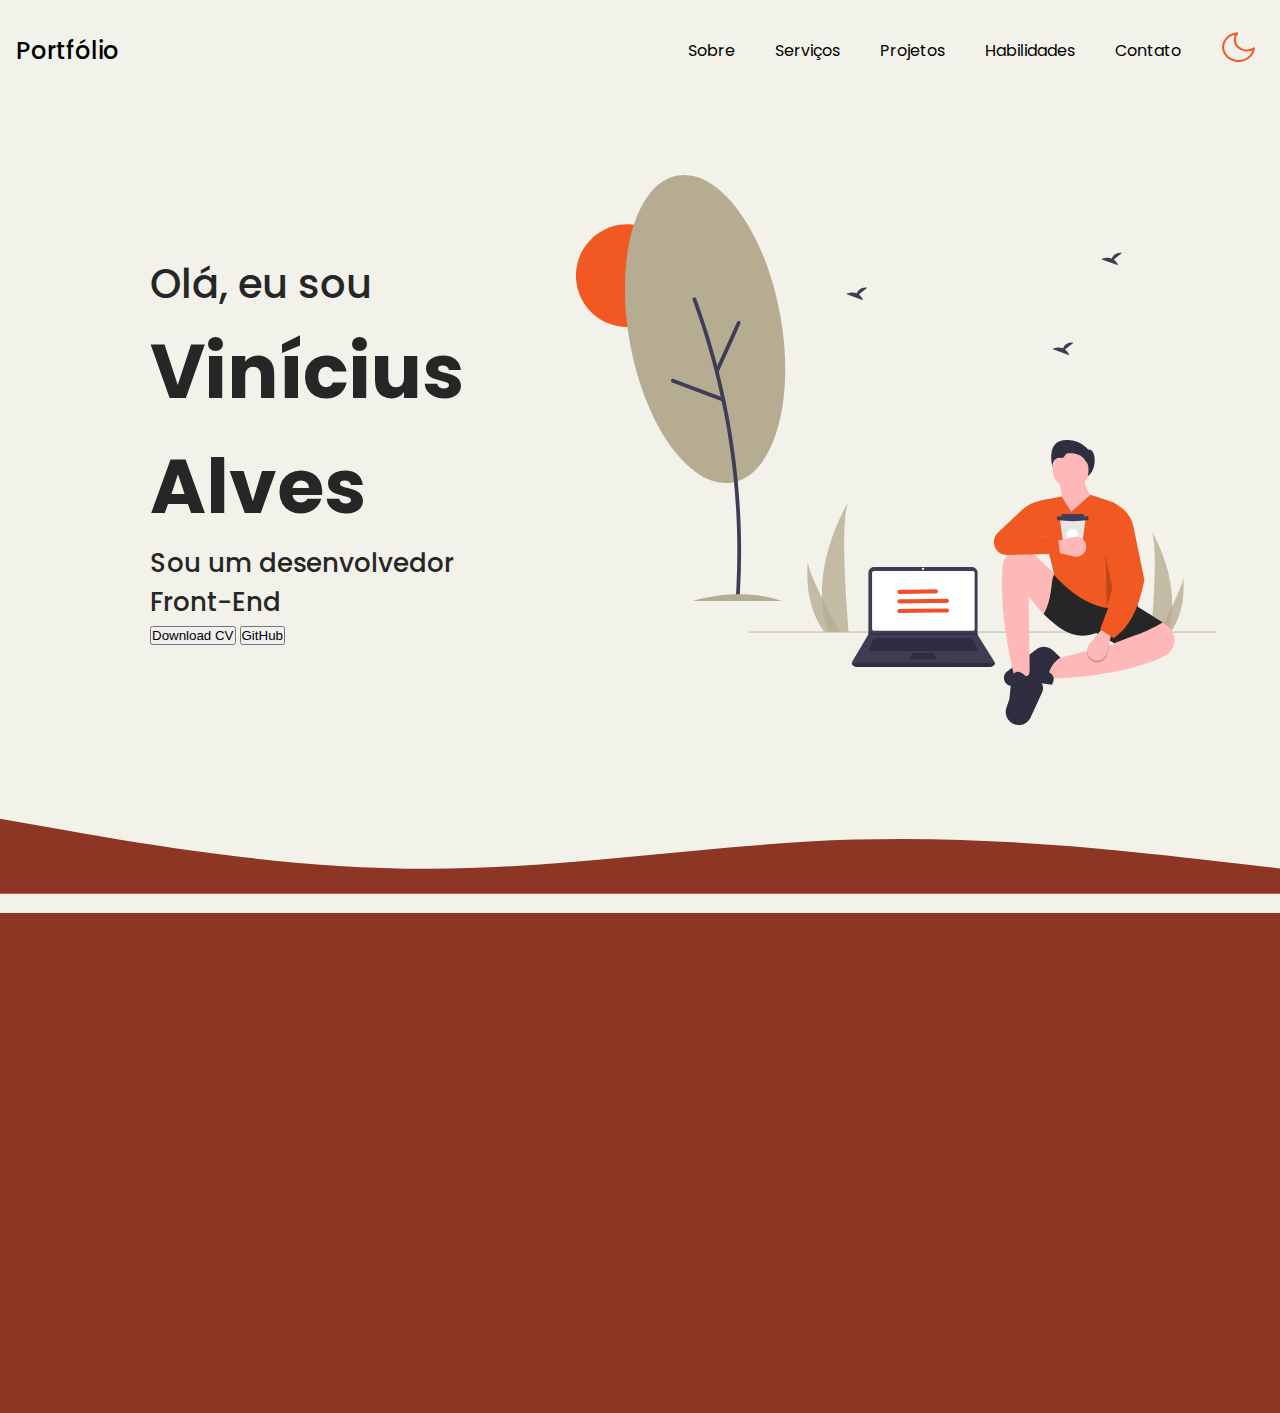
==== src/index.html @ 0183fa85 "Created header and home" ====
<!DOCTYPE html>
<html lang="pt-BR">

<head>
    <meta charset="UTF-8">
    <meta http-equiv="X-UA-Compatible" content="IE=edge">
    <meta name="viewport" content="width=device-width, initial-scale=1.0">
    <link rel="stylesheet" href="/src/style.css">
    <title>Portfolio</title>
</head>

<body>
    <header id="header">
        <a id="logo" href="#">Portfólio</a>
        <nav id="nav">
            <button aria-label="Abrir Menu" id="btn-mobile" aria-haspopup="true" aria-controls="menu"
                aria-expanded="false">
                <span id="hamburguer"></span>
            </button>
            <ul id="menu" role="menu">
                <li><a href="#">Sobre</a></li>
                <li><a href="#">Serviços</a></li>
                <li><a href="#">Projetos</a></li>
                <li><a href="#">Habilidades</a></li>
                <li><a href="#">Contato</a></li>
                <li><a href="#"><img src="/src/images/dark-mode.svg" alt="dark-mode"></a></li>
            </ul>
        </nav>
    </header>
    <main>
        <section id="home">
            <div id="content">
                <h2>Olá, eu sou</h2>
                <h1>Vinícius Alves</h1>
                <h3>Sou um desenvolvedor Front-End</h3>
                <button id="CV">Download CV</button>
                <button id="github">GitHub</button>
            </div>
            <div id="imgHome">
                <img src="/src/images/logoHome.svg" alt="Imagem principal">
            </div>
        </section>
        <div class="wave">
            <img src="images/topWave.svg" alt="wave">
        </div>
        <section id="services">

        </section>
        <section id="projects">

        </section>
        <section id="skills">

        </section>
        <section id="contact">

        </section>
    </main>
    <footer>

    </footer>

    <script src="/src/script.js"></script>
</body>

</html>
---- src/style.css ----
@import url('https://fonts.googleapis.com/css2?family=Poppins:wght@400;500;600;700&display=swap');

:root{
    --main-bg-color: #F2F2EB;
    --dark-bg-color: #2E2E2E;
    --orange-color: #F25922;
    --brown-color: #8C3623;
    --dark-font-color: #262626;
}

*{
    margin: 0;
    padding: 0;
    box-sizing: border-box;
    overflow-x: hidden;
}

body{
    background-color: var(--main-bg-color);
    font-family: 'Poppins', 'sans-serif';
    color: var(--dark-font-color);
}

a{
    text-decoration: none;
    color: #000;
}

a:hover{
    font-weight: 500;
}

header{
    display: flex;
    align-items: center;
    justify-content: space-between;
    height: 100px;
    padding: 1rem;
}

#logo{
    font-size: 1.5rem;
    font-weight: 500;
}

#menu{
    display: flex;
    align-items: center;
    justify-content: center;
    list-style: none;
    gap: 1.5rem;
}

#menu a{
    display: block;
    padding: .5rem;
}

#menu li a img{
    width: 35px;
    height: 30px;
}

#btn-mobile{
    display: none;
}

#home{
    display: flex;
    height: 700px;
    justify-content: center;
    align-items: center;
}

#home #content{
    width: 40vw;
    padding-left: 150px;
}

#home #content h1{
    font-size: 76px;
    font-weight: 700;
}

#home #content h2{
    font-size: 40px;
    font-weight: 500;
}

#home #content h3{
    font-size: 26px;
    font-weight: 500;
}


#home #imgHome{
    display: flex;
    width: 60vw;
    justify-content: center;
    align-items: center;
}

#home #imgHome img{
    width: 650px;
    height: 550px;
}

.wave{
    height: 113px;
    width: 100vw;
}

.wave img{
    width: 100%;
    height: 100%;
    margin: 0;
}

#services{
    background: #8C3623;
    width: 100vw;
    height: 500px;
}

@media (max-width: 768px) {
    
    #menu{
        display: block;
        position: absolute;
        background: rgba(0, 0, 0, 0.1);
        backdrop-filter: blur(50px);
        width: 220px;
        height: 0px;
        top: 100px;
        right: 0px;
        z-index: 1000;
        transition: .6s;
        visibility: hidden;
        overflow-y: hidden;
        text-align: center;
    }
    
    #nav.active #menu{
        height: calc(100vh - 100px);
        visibility: visible;
    }
    
    #menu a{
        padding: 1rem 0;
        margin: 0 1rem;
        border-bottom: 2px solid rgba(0,0,0,.05);
    }
    
    #btn-mobile{
        display: flex;
        padding: .5rem 1rem;
        border: none;
        background: none;
        cursor: pointer;
    }

    #hamburguer{
        display: block;
        width: 20px;
        border-top: 2px solid;

    }

    #hamburguer::after,
    #hamburguer::before{
        display: block;
        content: '';
        width: 20px;
        height: 2px;
        background: currentColor;
        margin-top: 5px;
        transition: .3s;
        position: relative;        
    }

    #nav.active #hamburguer{
        border-top-color: transparent;
    }

    #nav.active #hamburguer::before{
        transform: rotate(135deg);
    }
    
    #nav.active #hamburguer::after{
        transform: rotate(-135deg);
        top: -7px;
    }

}
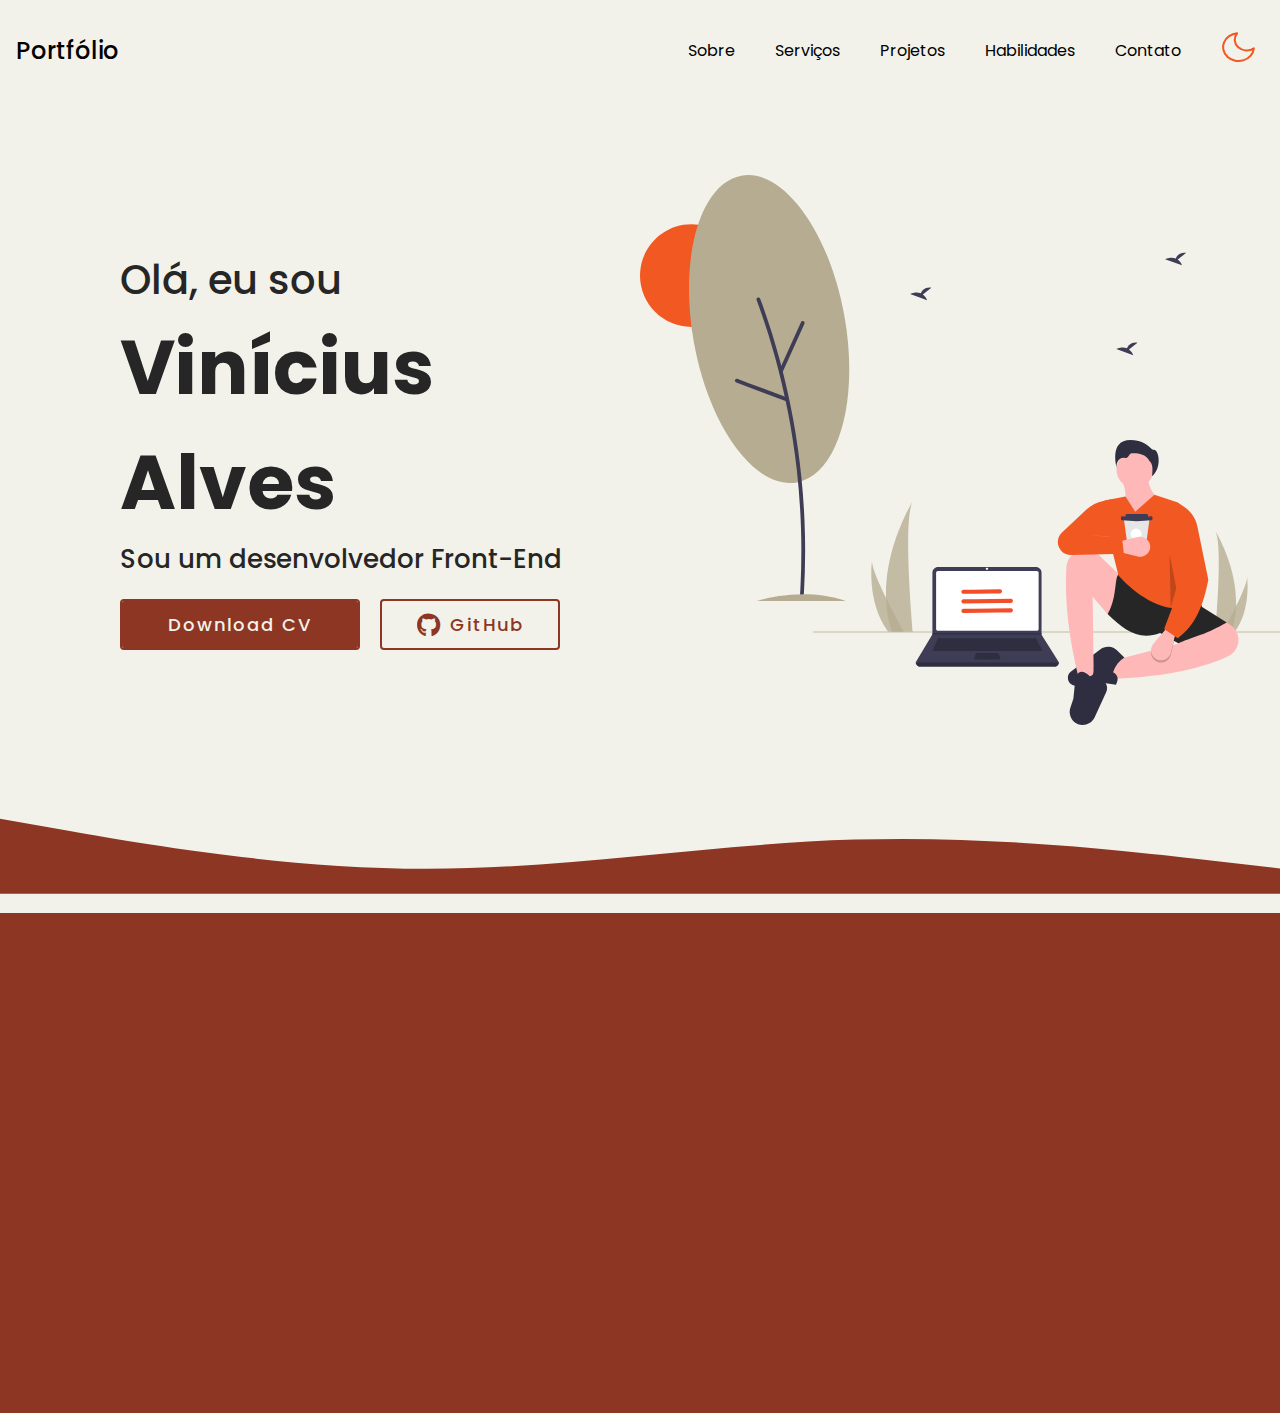
==== commit 98f0e754: "Created styles button home and styles header menu" ====
--- a/src/index.html
+++ b/src/index.html
@@ -1,12 +1,14 @@
 <!DOCTYPE html>
-<html lang="pt-BR">
+<html lang="pt-br">
 
 <head>
     <meta charset="UTF-8">
+    <title>Portfolio</title>
     <meta http-equiv="X-UA-Compatible" content="IE=edge">
     <meta name="viewport" content="width=device-width, initial-scale=1.0">
     <link rel="stylesheet" href="/src/style.css">
-    <title>Portfolio</title>
+    <link rel="stylesheet" href="https://cdnjs.cloudflare.com/ajax/libs/font-awesome/6.1.2/css/all.min.css">
+    <script src="https://cdnjs.cloudflare.com/ajax/libs/jquery/3.6.0/jquery.min.js"></script>
 </head>
 
 <body>
@@ -23,7 +25,7 @@
                 <li><a href="#">Projetos</a></li>
                 <li><a href="#">Habilidades</a></li>
                 <li><a href="#">Contato</a></li>
-                <li><a href="#"><img src="/src/images/dark-mode.svg" alt="dark-mode"></a></li>
+                <li><a href="#" id="dark-mode"><img src="/src/images/dark-mode.svg" alt="dark-mode" loading="lazy"></a></li>
             </ul>
         </nav>
     </header>
@@ -33,15 +35,17 @@
                 <h2>Olá, eu sou</h2>
                 <h1>Vinícius Alves</h1>
                 <h3>Sou um desenvolvedor Front-End</h3>
-                <button id="CV">Download CV</button>
-                <button id="github">GitHub</button>
+                <div class="buttons">
+                    <button id="btn-CV" class="btn btn-cv">Download CV</button>
+                    <button id="btn-github" class="btn btn-github"><i class="fa-brands fa-github"></i>GitHub</button>
+                </div>
             </div>
             <div id="imgHome">
-                <img src="/src/images/logoHome.svg" alt="Imagem principal">
+                <img src="/src/images/logoHome.svg" alt="Imagem principal" loading="lazy">
             </div>
         </section>
         <div class="wave">
-            <img src="images/topWave.svg" alt="wave">
+            <img src="images/topWave.svg" alt="wave" loading="lazy">
         </div>
         <section id="services">
 
--- a/src/style.css
+++ b/src/style.css
@@ -1,6 +1,6 @@
 @import url('https://fonts.googleapis.com/css2?family=Poppins:wght@400;500;600;700&display=swap');
 
-:root{
+:root {
     --main-bg-color: #F2F2EB;
     --dark-bg-color: #2E2E2E;
     --orange-color: #F25922;
@@ -8,29 +8,55 @@
     --dark-font-color: #262626;
 }
 
-*{
+* {
     margin: 0;
     padding: 0;
     box-sizing: border-box;
     overflow-x: hidden;
 }
 
-body{
+body {
     background-color: var(--main-bg-color);
     font-family: 'Poppins', 'sans-serif';
     color: var(--dark-font-color);
 }
 
-a{
+a {
+    position: relative;
     text-decoration: none;
     color: #000;
 }
 
-a:hover{
-    font-weight: 500;
-}
-
-header{
+#menu a:hover {
+    color: var(--orange-color);
+}
+
+#menu a::after{
+    content: '';
+    position: absolute;
+    width: 100%;
+    height: 1px;
+    background: var(--orange-color);
+    left: 0;
+    bottom: 0;
+    transform: scale(0,1);
+    transition: transform 0.3s ease;
+}
+
+#menu a:hover::after{
+    transform: scale(1,1);
+}
+
+#menu li.active{
+    color: var(--orange-color);
+    border-bottom: 1px solid var(--orange-color);
+}
+
+#menu li.active a{
+    color: var(--orange-color);
+}
+
+header {
     display: flex;
     align-items: center;
     justify-content: space-between;
@@ -38,12 +64,12 @@
     padding: 1rem;
 }
 
-#logo{
+#logo {
     font-size: 1.5rem;
     font-weight: 500;
 }
 
-#menu{
+#menu {
     display: flex;
     align-items: center;
     justify-content: center;
@@ -51,80 +77,156 @@
     gap: 1.5rem;
 }
 
-#menu a{
+#menu a {
     display: block;
     padding: .5rem;
 }
 
-#menu li a img{
+#menu li a img {
     width: 35px;
     height: 30px;
 }
 
-#btn-mobile{
+#btn-mobile {
     display: none;
 }
 
-#home{
+#home {
     display: flex;
     height: 700px;
     justify-content: center;
     align-items: center;
 }
 
-#home #content{
-    width: 40vw;
-    padding-left: 150px;
-}
-
-#home #content h1{
+#home #content {
+    width: 50vw;
+    padding-left: 120px;
+}
+
+#home #content h1 {
     font-size: 76px;
     font-weight: 700;
 }
 
-#home #content h2{
+#home #content h2 {
     font-size: 40px;
     font-weight: 500;
 }
 
-#home #content h3{
+#home #content h3 {
     font-size: 26px;
     font-weight: 500;
 }
 
-
-#home #imgHome{
-    display: flex;
-    width: 60vw;
-    justify-content: center;
-    align-items: center;
-}
-
-#home #imgHome img{
+.buttons{
+    display: flex;
+    align-items: center;
+}
+
+.btn{
+    display: flex;
+    justify-content: center;
+    align-items: center;
+    background: none;
+    border: 2px solid var(--brown-color);
+    border-radius: 4px;
+    font-family: 'Poppins', sans-serif;
+    font-size: 18px;
+    letter-spacing: 2px;
+    font-weight: 500;
+    margin-top: 20px;
+    padding: 10px 20px;
+    cursor: pointer;
+    transition: 0.8s;
+    position: relative;
+    overflow: hidden;
+    outline: none;    
+}
+
+.btn-cv{
+    color: var(--main-bg-color);
+    width: 240px;
+    margin-right: 20px;
+}
+
+.btn-github{
+    color: var(--brown-color);
+    width: 180px;
+}
+
+.btn i{
+    font-size: 24px;
+    margin-right: 8px;
+}
+
+.btn-cv:hover{
+    color: var(--brown-color);
+}
+
+.btn-github:hover{
+    color: var(--main-bg-color);;
+}
+
+.btn::before{
+    content: "";
+    position: absolute;
+    left: 0;
+    width: 100%;
+    height: 0%;
+    background: var(--brown-color);
+    z-index: -1;
+    transition: 0.8s;
+}
+
+.btn-cv::before, .btn-github::before{
+    bottom: 0;
+    border-radius: 40% 40% 0 0;
+}
+
+.btn-cv::before{
+    height: 180%;
+}
+
+.btn-cv:hover::before{
+    height: 0%;
+}
+
+.btn-github:hover::before{
+    height: 180%;
+}
+
+#home #imgHome {
+    display: flex;
+    width: 50vw;
+    justify-content: center;
+    align-items: center;
+}
+
+#home #imgHome img {
     width: 650px;
     height: 550px;
 }
 
-.wave{
+.wave {
     height: 113px;
     width: 100vw;
 }
 
-.wave img{
+.wave img {
     width: 100%;
     height: 100%;
     margin: 0;
 }
 
-#services{
+#services {
     background: #8C3623;
     width: 100vw;
     height: 500px;
 }
 
 @media (max-width: 768px) {
-    
-    #menu{
+
+    #menu {
         display: block;
         position: absolute;
         background: rgba(0, 0, 0, 0.1);
@@ -133,25 +235,24 @@
         height: 0px;
         top: 100px;
         right: 0px;
-        z-index: 1000;
         transition: .6s;
         visibility: hidden;
         overflow-y: hidden;
         text-align: center;
     }
-    
-    #nav.active #menu{
+
+    #nav.active #menu {
         height: calc(100vh - 100px);
         visibility: visible;
     }
-    
-    #menu a{
+
+    #menu a {
         padding: 1rem 0;
         margin: 0 1rem;
-        border-bottom: 2px solid rgba(0,0,0,.05);
-    }
-    
-    #btn-mobile{
+        border-bottom: 2px solid rgba(0, 0, 0, .05);
+    }
+
+    #btn-mobile {
         display: flex;
         padding: .5rem 1rem;
         border: none;
@@ -159,7 +260,7 @@
         cursor: pointer;
     }
 
-    #hamburguer{
+    #hamburguer {
         display: block;
         width: 20px;
         border-top: 2px solid;
@@ -167,7 +268,7 @@
     }
 
     #hamburguer::after,
-    #hamburguer::before{
+    #hamburguer::before {
         display: block;
         content: '';
         width: 20px;
@@ -175,18 +276,18 @@
         background: currentColor;
         margin-top: 5px;
         transition: .3s;
-        position: relative;        
-    }
-
-    #nav.active #hamburguer{
+        position: relative;
+    }
+
+    #nav.active #hamburguer {
         border-top-color: transparent;
     }
 
-    #nav.active #hamburguer::before{
+    #nav.active #hamburguer::before {
         transform: rotate(135deg);
     }
-    
-    #nav.active #hamburguer::after{
+
+    #nav.active #hamburguer::after {
         transform: rotate(-135deg);
         top: -7px;
     }
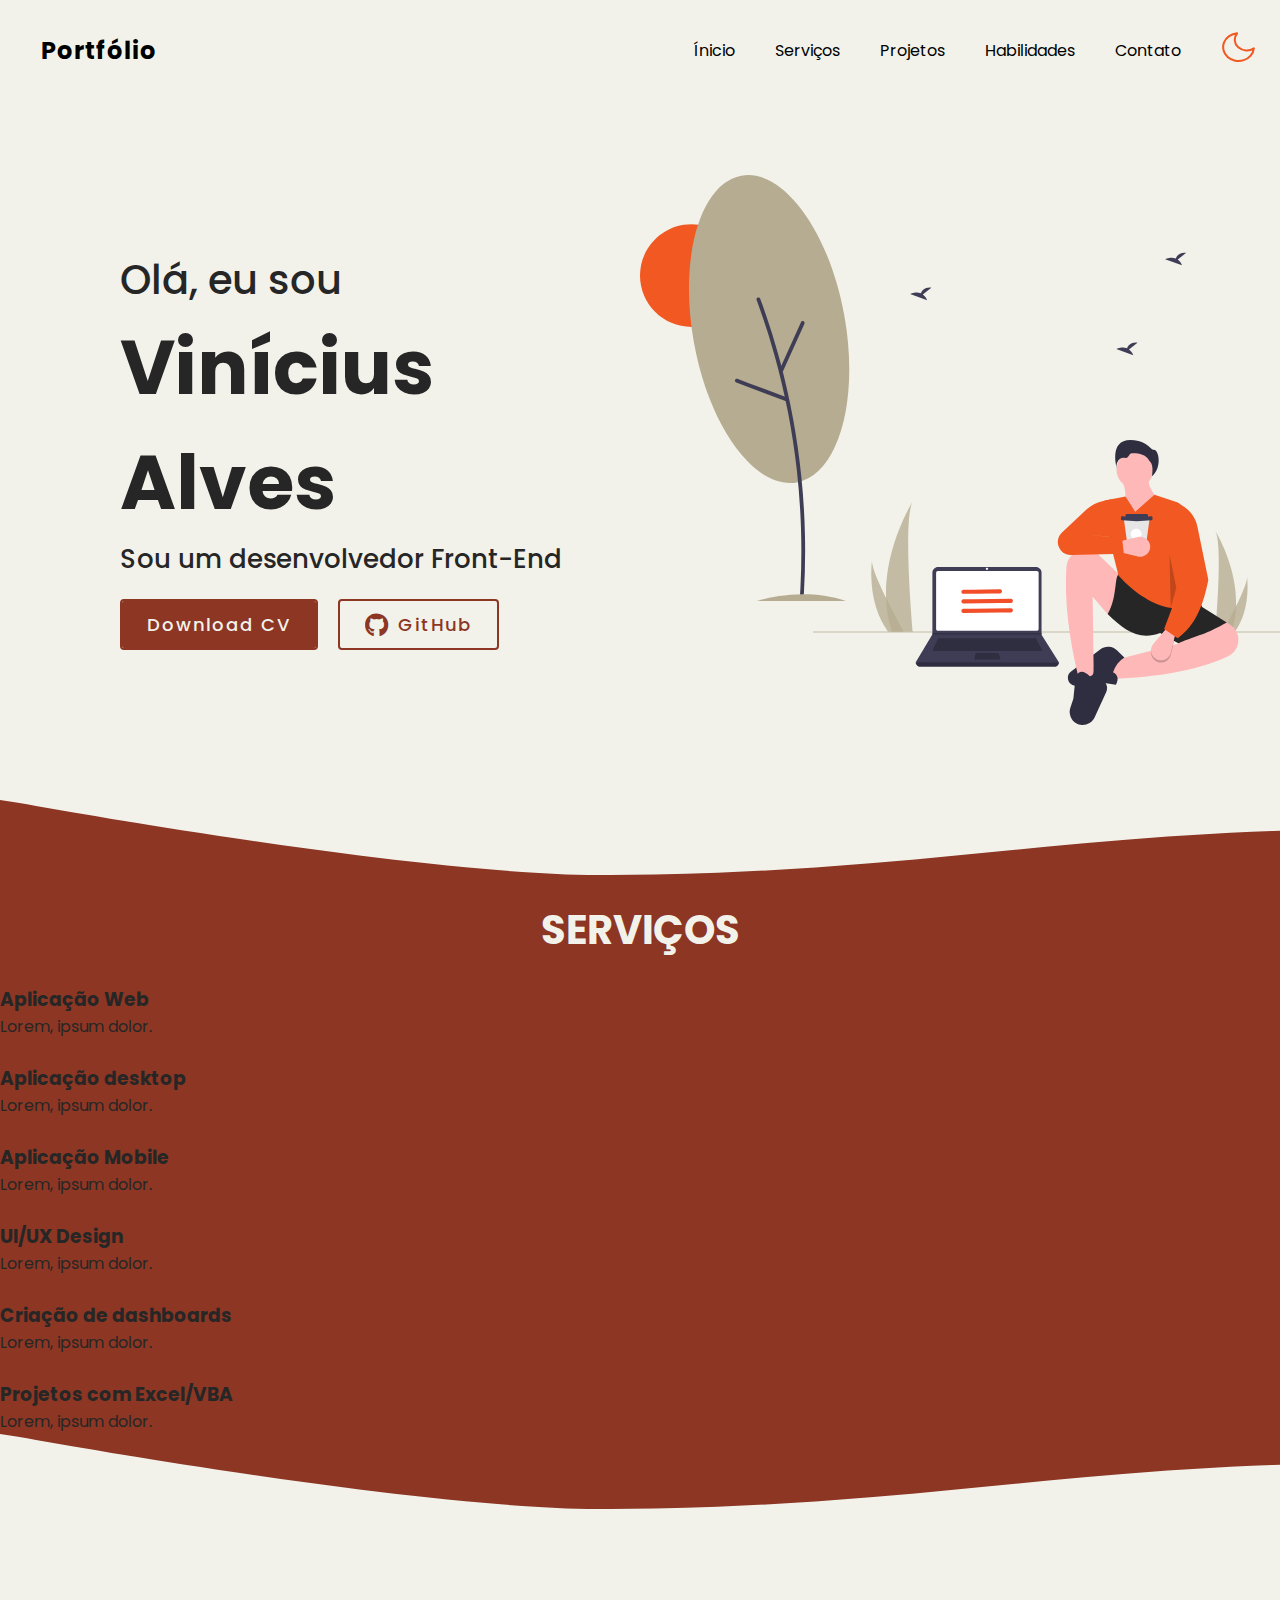
==== commit db721b43: "Added waves at services area" ====
--- a/src/index.html
+++ b/src/index.html
@@ -20,12 +20,13 @@
                 <span id="hamburguer"></span>
             </button>
             <ul id="menu" role="menu">
-                <li><a href="#">Sobre</a></li>
+                <li><a href="#">Ínicio</a></li>
                 <li><a href="#">Serviços</a></li>
                 <li><a href="#">Projetos</a></li>
                 <li><a href="#">Habilidades</a></li>
                 <li><a href="#">Contato</a></li>
-                <li><a href="#" id="dark-mode"><img src="/src/images/dark-mode.svg" alt="dark-mode" loading="lazy"></a></li>
+                <li><a href="#" id="dark-mode"><img src="/src/images/dark-mode.svg" alt="dark-mode" loading="lazy"></a>
+                </li>
             </ul>
         </nav>
     </header>
@@ -36,21 +37,53 @@
                 <h1>Vinícius Alves</h1>
                 <h3>Sou um desenvolvedor Front-End</h3>
                 <div class="buttons">
-                    <button id="btn-CV" class="btn btn-cv">Download CV</button>
-                    <button id="btn-github" class="btn btn-github"><i class="fa-brands fa-github"></i>GitHub</button>
+                    <a href="https://drive.google.com/uc?id=1oD4reHLc3lnyfu--PSYy81jQmGLfnClU&export=download"
+                        id="btn-CV" class="btn btn-cv">Download CV</a>
+                    <a href="https://github.com/vinialv" target="_blank" id="btn-github" class="btn btn-github"><i
+                            class="fa-brands fa-github"></i>GitHub</a>
                 </div>
             </div>
             <div id="imgHome">
                 <img src="/src/images/logoHome.svg" alt="Imagem principal" loading="lazy">
             </div>
         </section>
-        <div class="wave">
-            <img src="images/topWave.svg" alt="wave" loading="lazy">
-        </div>
         <section id="services">
+            <section class="wave"></section>
+            <h1>SERVIÇOS</h1>
+            <div class="service">
+                <img src="" alt="">
+                <h3 class="title">Aplicação Web</h3>
+                <p class="service-content">Lorem, ipsum dolor.</p>
+            </div>
+            <div class="service">
+                <img src="" alt="">
+                <h3 class="title">Aplicação desktop</h3>
+                <p class="service-content">Lorem, ipsum dolor.</p>
+            </div>
+            <div class="service">
+                <img src="" alt="">
+                <h3 class="title">Aplicação Mobile</h3>
+                <p class="service-content">Lorem, ipsum dolor.</p>
+            </div>
+            <div class="service">
+                <img src="" alt="">
+                <h3 class="title">UI/UX Design</h3>
+                <p class="service-content">Lorem, ipsum dolor.</p>
+            </div>
+            <div class="service">
+                <img src="" alt="">
+                <h3 class="title">Criação de dashboards</h3>
+                <p class="service-content">Lorem, ipsum dolor.</p>
+            </div>
+            <div class="service">
+                <img src="" alt="">
+                <h3 class="title">Projetos com Excel/VBA</h3>
+                <p class="service-content">Lorem, ipsum dolor.</p>
+            </div>
 
         </section>
         <section id="projects">
+            <section class="wave-bottom"></section>
 
         </section>
         <section id="skills">
--- a/src/style.css
+++ b/src/style.css
@@ -21,6 +21,16 @@
     color: var(--dark-font-color);
 }
 
+::-webkit-scrollbar{
+    background-color: #e6e6e6;
+    width: 10px;
+}
+
+::-webkit-scrollbar-thumb{
+    background-color: #adadad;
+    border-radius: 10px;
+}
+
 a {
     position: relative;
     text-decoration: none;
@@ -29,6 +39,7 @@
 
 #menu a:hover {
     color: var(--orange-color);
+    transition: 0.2s;
 }
 
 #menu a::after{
@@ -66,7 +77,9 @@
 
 #logo {
     font-size: 1.5rem;
-    font-weight: 500;
+    letter-spacing: 1px;
+    font-weight: 700;
+    margin-left: 25px;
 }
 
 #menu {
@@ -135,7 +148,7 @@
     letter-spacing: 2px;
     font-weight: 500;
     margin-top: 20px;
-    padding: 10px 20px;
+    padding: 10px 25px;
     cursor: pointer;
     transition: 0.8s;
     position: relative;
@@ -145,13 +158,11 @@
 
 .btn-cv{
     color: var(--main-bg-color);
-    width: 240px;
     margin-right: 20px;
 }
 
 .btn-github{
     color: var(--brown-color);
-    width: 180px;
 }
 
 .btn i{
@@ -207,21 +218,47 @@
     height: 550px;
 }
 
-.wave {
-    height: 113px;
+.wave, .wave-bottom{
+    position: relative;
+    width: 100%;
+    height: 75px;
+}
+
+.wave:before,
+.wave-bottom:before{
+    content: '';
+    position: absolute;
+    top: 0;
+    left: 0;
     width: 100vw;
-}
-
-.wave img {
-    width: 100%;
-    height: 100%;
-    margin: 0;
+    height: 75px;
+    background-size: contain;
+    background-repeat: no-repeat;
+}
+
+.wave:before{
+    background: url("/src/images/topWave.svg");    
+}
+
+.wave-bottom:before{
+    background: url("/src/images/bottomWave.svg");
 }
 
 #services {
     background: #8C3623;
     width: 100vw;
-    height: 500px;
+}
+
+#services h1{
+    font-size: 40px;
+    font-weight: 700;
+    color: var(--main-bg-color);
+    text-align: center;
+    margin-top: 25px;
+}
+
+#projects{
+    height: 600px;
 }
 
 @media (max-width: 768px) {
@@ -264,7 +301,7 @@
         display: block;
         width: 20px;
         border-top: 2px solid;
-
+        overflow: hidden;
     }
 
     #hamburguer::after,
